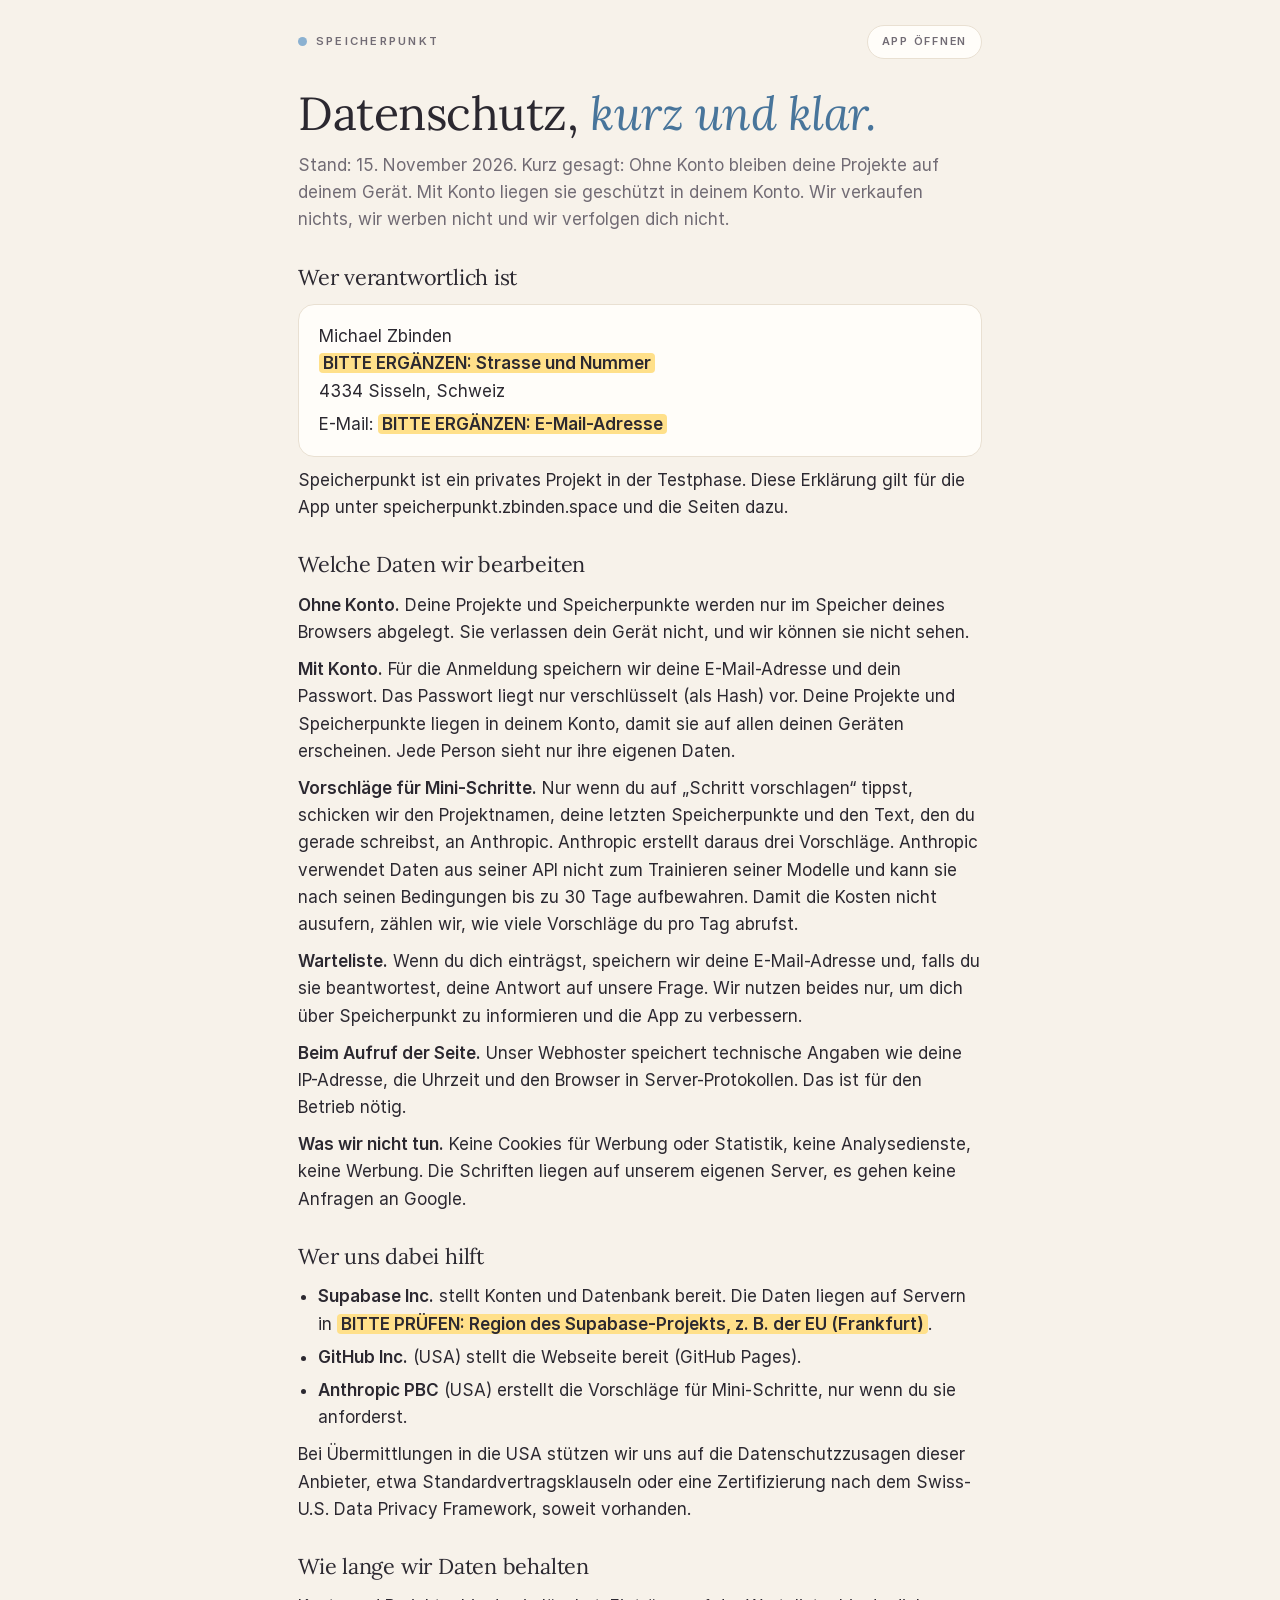
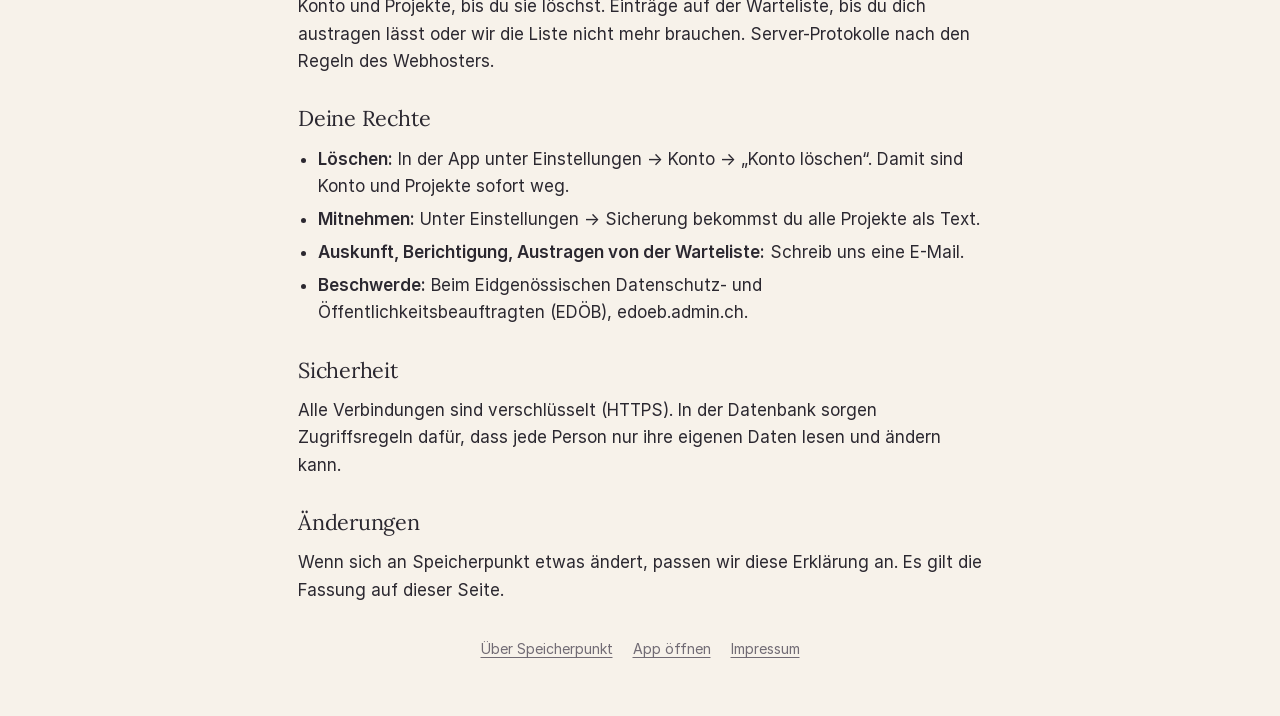
==== datenschutz.html @ 8cd19b58 "Add files via upload v5" ====
<!doctype html>
<html lang="de">
<head>
<meta charset="utf-8">
<meta name="viewport" content="width=device-width, initial-scale=1, viewport-fit=cover">
<meta http-equiv="Content-Security-Policy" content="default-src 'self'; style-src 'self'; font-src 'self'; img-src 'self' data:; script-src 'none'; base-uri 'self'; form-action 'none'; object-src 'none'">
<title>Datenschutz · Speicherpunkt</title>
<meta name="description" content="Wie Speicherpunkt mit deinen Daten umgeht.">
<link rel="icon" href="icons/favicon.svg" type="image/svg+xml">
<link rel="stylesheet" href="seiten.css">
</head>
<body class="t-sky">
<div class="wrap">
  <header class="top"><a class="eyebrow" href="willkommen/">Speicherpunkt</a><a class="pill" href="./">App öffnen</a></header>
  <main class="doc">
    <div class="head">
      <h1>Datenschutz, <em>kurz und klar.</em></h1>
      <p class="lead">Stand: 15. November 2026. Kurz gesagt: Ohne Konto bleiben deine Projekte auf deinem Gerät. Mit Konto liegen sie geschützt in deinem Konto. Wir verkaufen nichts, wir werben nicht und wir verfolgen dich nicht.</p>
    </div>

    <section>
      <h2>Wer verantwortlich ist</h2>
      <div class="card">
        <p>Michael Zbinden<br><mark class="todo">BITTE ERGÄNZEN: Strasse und Nummer</mark><br>4334 Sisseln, Schweiz</p>
        <p>E-Mail: <mark class="todo">BITTE ERGÄNZEN: E-Mail-Adresse</mark></p>
      </div>
      <p>Speicherpunkt ist ein privates Projekt in der Testphase. Diese Erklärung gilt für die App unter speicherpunkt.zbinden.space und die Seiten dazu.</p>
    </section>

    <section>
      <h2>Welche Daten wir bearbeiten</h2>
      <p><strong>Ohne Konto.</strong> Deine Projekte und Speicherpunkte werden nur im Speicher deines Browsers abgelegt. Sie verlassen dein Gerät nicht, und wir können sie nicht sehen.</p>
      <p><strong>Mit Konto.</strong> Für die Anmeldung speichern wir deine E-Mail-Adresse und dein Passwort. Das Passwort liegt nur verschlüsselt (als Hash) vor. Deine Projekte und Speicherpunkte liegen in deinem Konto, damit sie auf allen deinen Geräten erscheinen. Jede Person sieht nur ihre eigenen Daten.</p>
      <p><strong>Vorschläge für Mini-Schritte.</strong> Nur wenn du auf „Schritt vorschlagen“ tippst, schicken wir den Projektnamen, deine letzten Speicherpunkte und den Text, den du gerade schreibst, an Anthropic. Anthropic erstellt daraus drei Vorschläge. Anthropic verwendet Daten aus seiner API nicht zum Trainieren seiner Modelle und kann sie nach seinen Bedingungen bis zu 30 Tage aufbewahren. Damit die Kosten nicht ausufern, zählen wir, wie viele Vorschläge du pro Tag abrufst.</p>
      <p><strong>Warteliste.</strong> Wenn du dich einträgst, speichern wir deine E-Mail-Adresse und, falls du sie beantwortest, deine Antwort auf unsere Frage. Wir nutzen beides nur, um dich über Speicherpunkt zu informieren und die App zu verbessern.</p>
      <p><strong>Beim Aufruf der Seite.</strong> Unser Webhoster speichert technische Angaben wie deine IP-Adresse, die Uhrzeit und den Browser in Server-Protokollen. Das ist für den Betrieb nötig.</p>
      <p><strong>Was wir nicht tun.</strong> Keine Cookies für Werbung oder Statistik, keine Analysedienste, keine Werbung. Die Schriften liegen auf unserem eigenen Server, es gehen keine Anfragen an Google.</p>
    </section>

    <section>
      <h2>Wer uns dabei hilft</h2>
      <ul>
        <li><strong>Supabase Inc.</strong> stellt Konten und Datenbank bereit. Die Daten liegen auf Servern in <mark class="todo">BITTE PRÜFEN: Region des Supabase-Projekts, z. B. der EU (Frankfurt)</mark>.</li>
        <li><strong>GitHub Inc.</strong> (USA) stellt die Webseite bereit (GitHub Pages).</li>
        <li><strong>Anthropic PBC</strong> (USA) erstellt die Vorschläge für Mini-Schritte, nur wenn du sie anforderst.</li>
      </ul>
      <p>Bei Übermittlungen in die USA stützen wir uns auf die Datenschutzzusagen dieser Anbieter, etwa Standardvertragsklauseln oder eine Zertifizierung nach dem Swiss-U.S. Data Privacy Framework, soweit vorhanden.</p>
    </section>

    <section>
      <h2>Wie lange wir Daten behalten</h2>
      <p>Konto und Projekte, bis du sie löschst. Einträge auf der Warteliste, bis du dich austragen lässt oder wir die Liste nicht mehr brauchen. Server-Protokolle nach den Regeln des Webhosters.</p>
    </section>

    <section>
      <h2>Deine Rechte</h2>
      <ul>
        <li><strong>Löschen:</strong> In der App unter Einstellungen → Konto → „Konto löschen“. Damit sind Konto und Projekte sofort weg.</li>
        <li><strong>Mitnehmen:</strong> Unter Einstellungen → Sicherung bekommst du alle Projekte als Text.</li>
        <li><strong>Auskunft, Berichtigung, Austragen von der Warteliste:</strong> Schreib uns eine E-Mail.</li>
        <li><strong>Beschwerde:</strong> Beim Eidgenössischen Datenschutz- und Öffentlichkeitsbeauftragten (EDÖB), edoeb.admin.ch.</li>
      </ul>
    </section>

    <section>
      <h2>Sicherheit</h2>
      <p>Alle Verbindungen sind verschlüsselt (HTTPS). In der Datenbank sorgen Zugriffsregeln dafür, dass jede Person nur ihre eigenen Daten lesen und ändern kann.</p>
    </section>

    <section>
      <h2>Änderungen</h2>
      <p>Wenn sich an Speicherpunkt etwas ändert, passen wir diese Erklärung an. Es gilt die Fassung auf dieser Seite.</p>
    </section>
  </main>
  <footer class="foot"><a href="willkommen/">Über Speicherpunkt</a><a href="./">App öffnen</a><a href="impressum.html">Impressum</a></footer>
</div>
</body>
</html>
---- seiten.css ----
/* Gemeinsames Aussehen für Landingpage, Datenschutz und Impressum (gleiche Farben und Schriften wie die App). */
@font-face { font-family: "Lora"; src: url("fonts/lora.woff2") format("woff2"); font-weight: 400 700; font-style: normal; font-display: swap; }
@font-face { font-family: "Lora"; src: url("fonts/lora-italic.woff2") format("woff2"); font-weight: 400 700; font-style: italic; font-display: swap; }
@font-face { font-family: "Inter"; src: url("fonts/inter-400.woff2") format("woff2"); font-weight: 400; font-style: normal; font-display: swap; }
@font-face { font-family: "Inter"; src: url("fonts/inter-500.woff2") format("woff2"); font-weight: 500; font-style: normal; font-display: swap; }
@font-face { font-family: "Inter"; src: url("fonts/inter-600.woff2") format("woff2"); font-weight: 600 700; font-style: normal; font-display: swap; }

:root {
  padding-top: env(safe-area-inset-top, 0px); padding-bottom: env(safe-area-inset-bottom, 0px); color-scheme: light;
  --paper: #f7f2ea; --card: #fffdf9; --sunk: #f1ebe1; --line: #e9e0d2; --ink: #2b2830; --muted: #716b74; --faint: #a59d97;
  --terra: #c46d49; --mustard: #e4b860; --coral: #e3916f; --lavender: #a497d6; --sage: #93b29f; --teal: #6fa39b; --sky: #8bb1d1; --rose: #e3a0b1;
  --sage-ink: #4f7a66; --lav-ink: #6a5aa8; --mustard-ink: #9a7320; --rose-ink: #b0607a; --sky-ink: #48759b;
  --cta: #2b2830; --on-cta: #fdfaf5; --todo: #ffe08a; --blob-a: .9;
  --font-serif: "Lora", "Iowan Old Style", "Charter", Georgia, "Times New Roman", serif;
  --font-sans: "Inter", -apple-system, BlinkMacSystemFont, "Segoe UI", Roboto, Arial, sans-serif;
  --r: 16px;
}
@media (prefers-color-scheme: dark) { :root:not([data-theme="light"]) {
  --paper: #1c1a20; --card: #25222a; --sunk: #2c2932; --line: #39343f; --ink: #f0eae2; --muted: #aaa2a9; --faint: #7f7880;
  --terra: #e79a77; --mustard: #e9c374; --coral: #e79d7e; --lavender: #b3a7e2; --sage: #9fbfab; --teal: #84b5ad; --sky: #9bbfdc; --rose: #e9aebd;
  --sage-ink: #a7c9b5; --lav-ink: #c2b7ee; --mustard-ink: #ecc77a; --rose-ink: #efb4c3; --sky-ink: #a9c9e6;
  --cta: #f0eae2; --on-cta: #1c1a20; --todo: #6b5410; --blob-a: .42; color-scheme: dark } }
:root[data-theme="dark"] {
  --paper: #1c1a20; --card: #25222a; --sunk: #2c2932; --line: #39343f; --ink: #f0eae2; --muted: #aaa2a9; --faint: #7f7880;
  --terra: #e79a77; --mustard: #e9c374; --coral: #e79d7e; --lavender: #b3a7e2; --sage: #9fbfab; --teal: #84b5ad; --sky: #9bbfdc; --rose: #e9aebd;
  --sage-ink: #a7c9b5; --lav-ink: #c2b7ee; --mustard-ink: #ecc77a; --rose-ink: #efb4c3; --sky-ink: #a9c9e6;
  --cta: #f0eae2; --on-cta: #1c1a20; --todo: #6b5410; --blob-a: .42; color-scheme: dark }

*, *::before, *::after { box-sizing: border-box; }
html { -webkit-text-size-adjust: 100%; scroll-behavior: smooth; }
@media (prefers-reduced-motion: reduce) { html { scroll-behavior: auto; } }
body { margin: 0; background: var(--paper); color: var(--ink); font-family: var(--font-sans); font-size: 17px; line-height: 1.6; -webkit-font-smoothing: antialiased; overflow-x: hidden; position: relative; }
p { margin: 0; }
h1, h2, h3 { margin: 0; font-family: var(--font-serif); font-weight: 400; letter-spacing: -.01em; text-wrap: balance; }
em { font-style: italic; color: var(--accent, var(--terra)); }
a { color: inherit; text-underline-offset: 3px; }
a:focus-visible, button:focus-visible, input:focus-visible, textarea:focus-visible, summary:focus-visible { outline: 3px solid var(--mustard); outline-offset: 2px; }
.t-sky { --accent: var(--sky-ink); --dot: var(--sky); }
.t-sage { --accent: var(--sage-ink); --dot: var(--sage); }
.t-terra { --accent: var(--terra); --dot: var(--coral); }
mark.todo { background: var(--todo); color: var(--ink); padding: 0 4px; border-radius: 4px; font-weight: 600; }

.wrap { position: relative; z-index: 1; max-width: 720px; margin: 0 auto; padding-left: max(18px, env(safe-area-inset-left, 0px)); padding-right: max(18px, env(safe-area-inset-right, 0px)); padding-block: 22px 56px; }
header.top { display: flex; align-items: center; justify-content: space-between; gap: 12px; min-height: 40px; }
.eyebrow { display: inline-flex; align-items: center; gap: 9px; font-weight: 600; font-size: .7rem; letter-spacing: .2em; text-transform: uppercase; color: var(--muted); text-decoration: none; }
.eyebrow::before { content: ""; width: 9px; height: 9px; border-radius: 50%; background: var(--dot, var(--coral)); flex: none; }
.label { font-weight: 600; font-size: .7rem; letter-spacing: .18em; text-transform: uppercase; color: var(--muted); }
.pill { display: inline-flex; align-items: center; gap: 6px; min-height: 34px; padding: 6px 14px; border: 1px solid var(--line); border-radius: 999px; background: var(--card); color: var(--muted); font-size: .68rem; font-weight: 600; letter-spacing: .16em; text-transform: uppercase; text-decoration: none; }
.btn { display: inline-flex; align-items: center; justify-content: center; gap: 10px; min-height: 48px; padding: 12px 22px; border-radius: 999px; border: 1px solid var(--line); background: var(--card); color: var(--ink); font: inherit; font-size: .98rem; font-weight: 500; text-decoration: none; cursor: pointer; }
.btn.primary { background: var(--cta); color: var(--on-cta); border-color: var(--cta); font-weight: 600; }
.btn:disabled { opacity: .5; cursor: default; }

/* Rechtstexte */
.doc { display: flex; flex-direction: column; gap: 26px; padding-top: 26px; }
.doc h1 { font-size: clamp(2.1rem, 9vw, 2.9rem); line-height: 1.08; }
.doc .lead { color: var(--muted); }
.doc .head { display: flex; flex-direction: column; gap: 14px; }
.doc section { display: flex; flex-direction: column; gap: 10px; }
.doc h2 { font-size: 1.35rem; }
.doc ul { margin: 0; padding-left: 1.2em; display: flex; flex-direction: column; gap: 6px; }
.doc .card { background: var(--card); border: 1px solid var(--line); border-radius: var(--r); padding: 18px 20px; display: flex; flex-direction: column; gap: 6px; }
.doc p, .doc li { max-width: 68ch; overflow-wrap: break-word; }
footer.foot { display: flex; flex-wrap: wrap; justify-content: center; gap: 6px 20px; padding-top: 34px; font-size: .88rem; color: var(--muted); }
footer.foot a { color: var(--muted); }
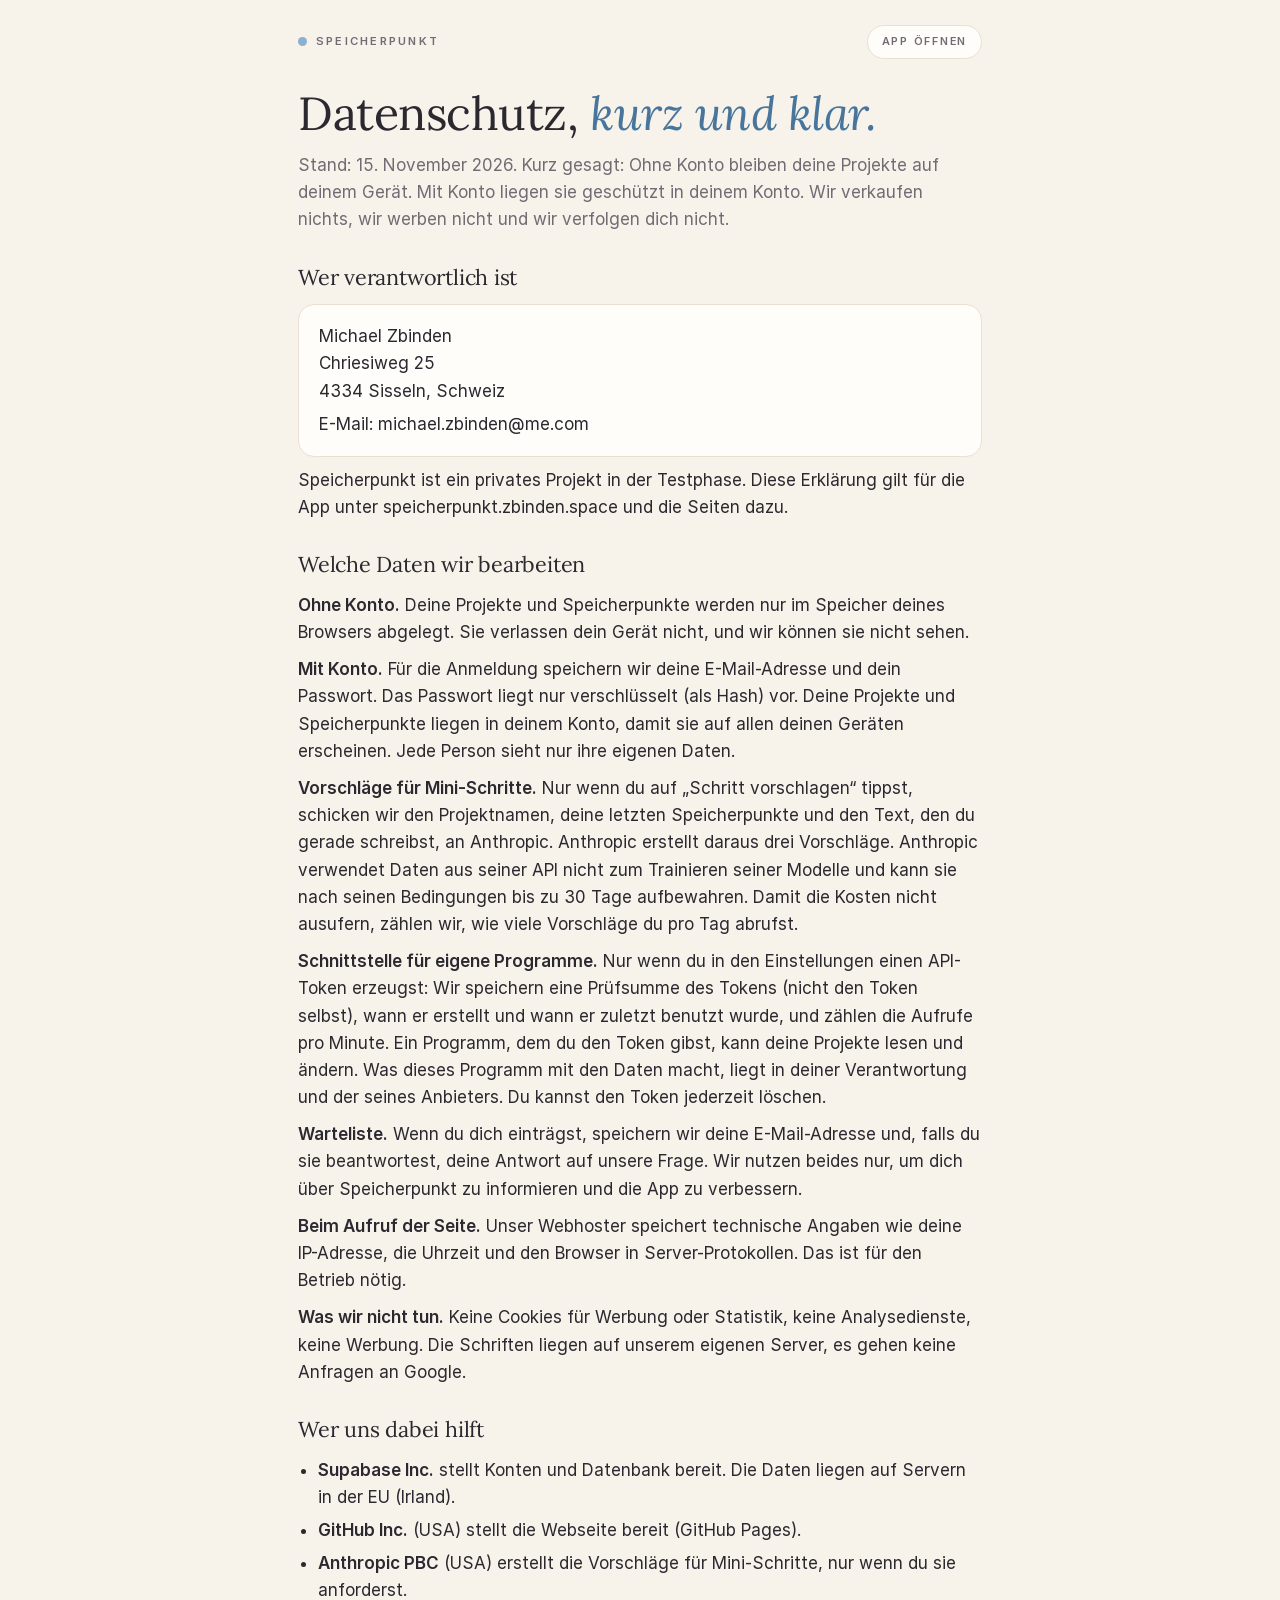
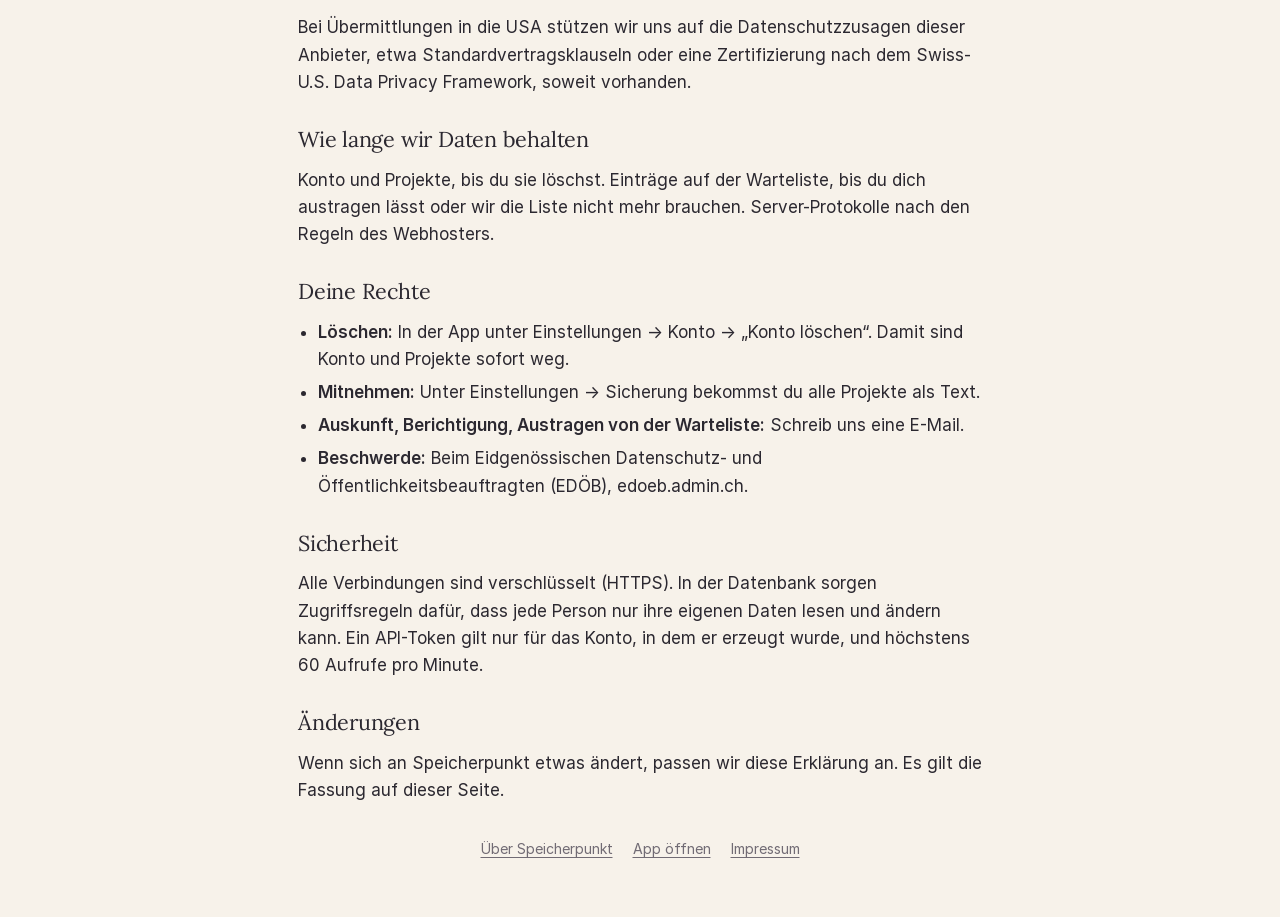
==== commit d3c2ab6c: "Add files via upload v8" ====
--- a/datenschutz.html
+++ b/datenschutz.html
@@ -21,8 +21,8 @@
     <section>
       <h2>Wer verantwortlich ist</h2>
       <div class="card">
-        <p>Michael Zbinden<br><mark class="todo">BITTE ERGÄNZEN: Strasse und Nummer</mark><br>4334 Sisseln, Schweiz</p>
-        <p>E-Mail: <mark class="todo">BITTE ERGÄNZEN: E-Mail-Adresse</mark></p>
+        <p>Michael Zbinden<br>Chriesiweg 25<br>4334 Sisseln, Schweiz</p>
+        <p>E-Mail: michael.zbinden@me.com</p>
       </div>
       <p>Speicherpunkt ist ein privates Projekt in der Testphase. Diese Erklärung gilt für die App unter speicherpunkt.zbinden.space und die Seiten dazu.</p>
     </section>
@@ -32,6 +32,7 @@
       <p><strong>Ohne Konto.</strong> Deine Projekte und Speicherpunkte werden nur im Speicher deines Browsers abgelegt. Sie verlassen dein Gerät nicht, und wir können sie nicht sehen.</p>
       <p><strong>Mit Konto.</strong> Für die Anmeldung speichern wir deine E-Mail-Adresse und dein Passwort. Das Passwort liegt nur verschlüsselt (als Hash) vor. Deine Projekte und Speicherpunkte liegen in deinem Konto, damit sie auf allen deinen Geräten erscheinen. Jede Person sieht nur ihre eigenen Daten.</p>
       <p><strong>Vorschläge für Mini-Schritte.</strong> Nur wenn du auf „Schritt vorschlagen“ tippst, schicken wir den Projektnamen, deine letzten Speicherpunkte und den Text, den du gerade schreibst, an Anthropic. Anthropic erstellt daraus drei Vorschläge. Anthropic verwendet Daten aus seiner API nicht zum Trainieren seiner Modelle und kann sie nach seinen Bedingungen bis zu 30 Tage aufbewahren. Damit die Kosten nicht ausufern, zählen wir, wie viele Vorschläge du pro Tag abrufst.</p>
+      <p><strong>Schnittstelle für eigene Programme.</strong> Nur wenn du in den Einstellungen einen API-Token erzeugst: Wir speichern eine Prüfsumme des Tokens (nicht den Token selbst), wann er erstellt und wann er zuletzt benutzt wurde, und zählen die Aufrufe pro Minute. Ein Programm, dem du den Token gibst, kann deine Projekte lesen und ändern. Was dieses Programm mit den Daten macht, liegt in deiner Verantwortung und der seines Anbieters. Du kannst den Token jederzeit löschen.</p>
       <p><strong>Warteliste.</strong> Wenn du dich einträgst, speichern wir deine E-Mail-Adresse und, falls du sie beantwortest, deine Antwort auf unsere Frage. Wir nutzen beides nur, um dich über Speicherpunkt zu informieren und die App zu verbessern.</p>
       <p><strong>Beim Aufruf der Seite.</strong> Unser Webhoster speichert technische Angaben wie deine IP-Adresse, die Uhrzeit und den Browser in Server-Protokollen. Das ist für den Betrieb nötig.</p>
       <p><strong>Was wir nicht tun.</strong> Keine Cookies für Werbung oder Statistik, keine Analysedienste, keine Werbung. Die Schriften liegen auf unserem eigenen Server, es gehen keine Anfragen an Google.</p>
@@ -40,7 +41,7 @@
     <section>
       <h2>Wer uns dabei hilft</h2>
       <ul>
-        <li><strong>Supabase Inc.</strong> stellt Konten und Datenbank bereit. Die Daten liegen auf Servern in <mark class="todo">BITTE PRÜFEN: Region des Supabase-Projekts, z. B. der EU (Frankfurt)</mark>.</li>
+        <li><strong>Supabase Inc.</strong> stellt Konten und Datenbank bereit. Die Daten liegen auf Servern in der EU (Irland).</li>
         <li><strong>GitHub Inc.</strong> (USA) stellt die Webseite bereit (GitHub Pages).</li>
         <li><strong>Anthropic PBC</strong> (USA) erstellt die Vorschläge für Mini-Schritte, nur wenn du sie anforderst.</li>
       </ul>
@@ -64,7 +65,7 @@
 
     <section>
       <h2>Sicherheit</h2>
-      <p>Alle Verbindungen sind verschlüsselt (HTTPS). In der Datenbank sorgen Zugriffsregeln dafür, dass jede Person nur ihre eigenen Daten lesen und ändern kann.</p>
+      <p>Alle Verbindungen sind verschlüsselt (HTTPS). In der Datenbank sorgen Zugriffsregeln dafür, dass jede Person nur ihre eigenen Daten lesen und ändern kann. Ein API-Token gilt nur für das Konto, in dem er erzeugt wurde, und höchstens 60 Aufrufe pro Minute.</p>
     </section>
 
     <section>
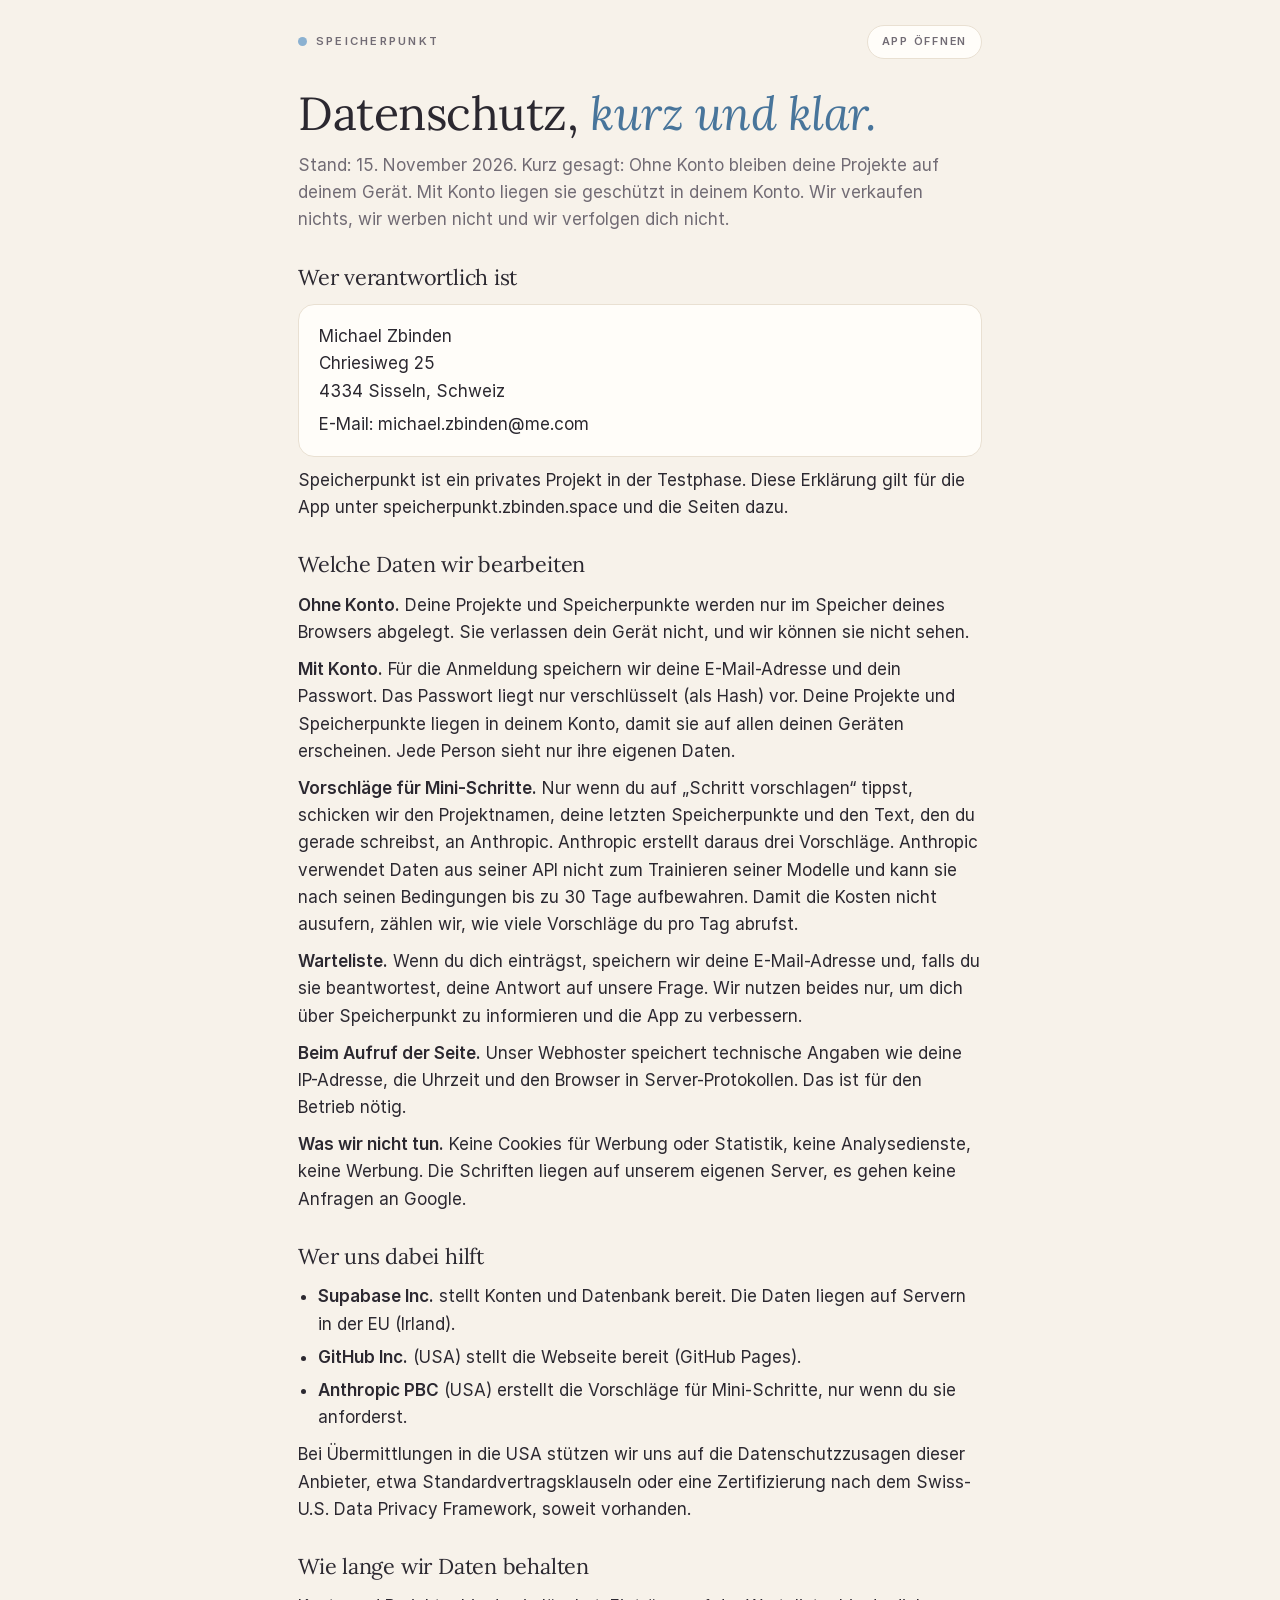
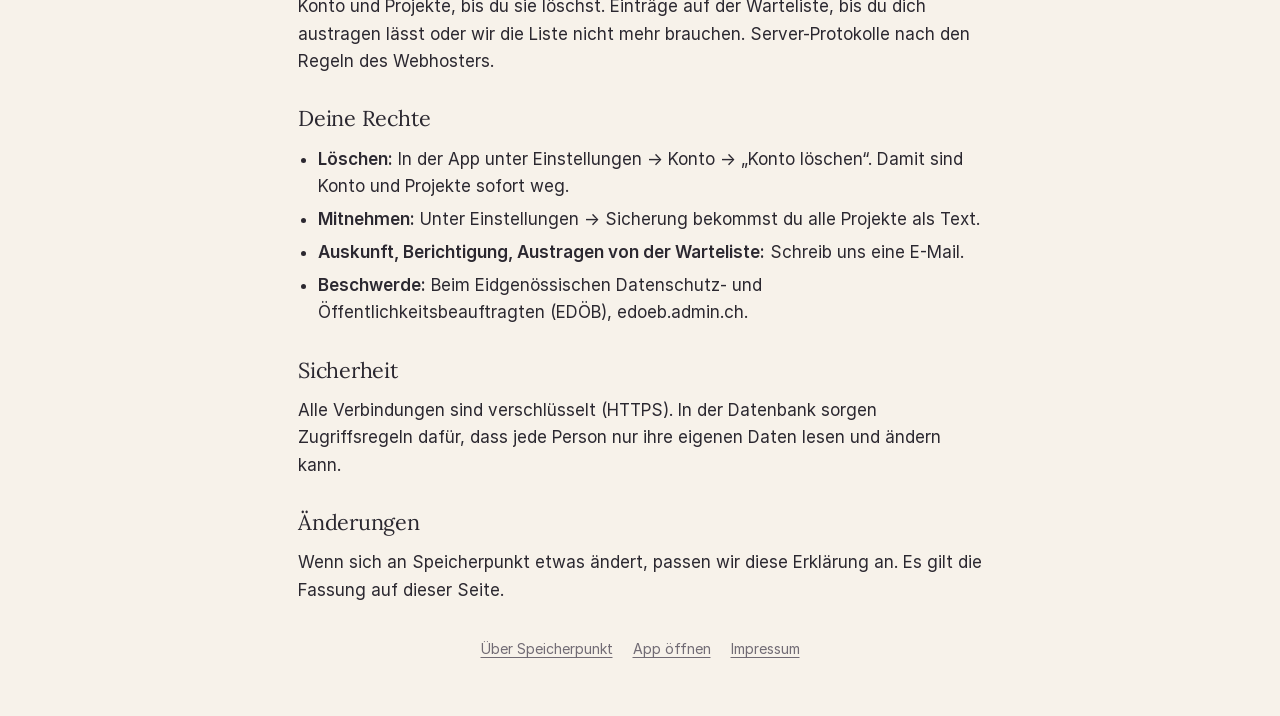
==== commit 10b054f9: "Add files via upload v9" ====
--- a/datenschutz.html
+++ b/datenschutz.html
@@ -32,7 +32,6 @@
       <p><strong>Ohne Konto.</strong> Deine Projekte und Speicherpunkte werden nur im Speicher deines Browsers abgelegt. Sie verlassen dein Gerät nicht, und wir können sie nicht sehen.</p>
       <p><strong>Mit Konto.</strong> Für die Anmeldung speichern wir deine E-Mail-Adresse und dein Passwort. Das Passwort liegt nur verschlüsselt (als Hash) vor. Deine Projekte und Speicherpunkte liegen in deinem Konto, damit sie auf allen deinen Geräten erscheinen. Jede Person sieht nur ihre eigenen Daten.</p>
       <p><strong>Vorschläge für Mini-Schritte.</strong> Nur wenn du auf „Schritt vorschlagen“ tippst, schicken wir den Projektnamen, deine letzten Speicherpunkte und den Text, den du gerade schreibst, an Anthropic. Anthropic erstellt daraus drei Vorschläge. Anthropic verwendet Daten aus seiner API nicht zum Trainieren seiner Modelle und kann sie nach seinen Bedingungen bis zu 30 Tage aufbewahren. Damit die Kosten nicht ausufern, zählen wir, wie viele Vorschläge du pro Tag abrufst.</p>
-      <p><strong>Schnittstelle für eigene Programme.</strong> Nur wenn du in den Einstellungen einen API-Token erzeugst: Wir speichern eine Prüfsumme des Tokens (nicht den Token selbst), wann er erstellt und wann er zuletzt benutzt wurde, und zählen die Aufrufe pro Minute. Ein Programm, dem du den Token gibst, kann deine Projekte lesen und ändern. Was dieses Programm mit den Daten macht, liegt in deiner Verantwortung und der seines Anbieters. Du kannst den Token jederzeit löschen.</p>
       <p><strong>Warteliste.</strong> Wenn du dich einträgst, speichern wir deine E-Mail-Adresse und, falls du sie beantwortest, deine Antwort auf unsere Frage. Wir nutzen beides nur, um dich über Speicherpunkt zu informieren und die App zu verbessern.</p>
       <p><strong>Beim Aufruf der Seite.</strong> Unser Webhoster speichert technische Angaben wie deine IP-Adresse, die Uhrzeit und den Browser in Server-Protokollen. Das ist für den Betrieb nötig.</p>
       <p><strong>Was wir nicht tun.</strong> Keine Cookies für Werbung oder Statistik, keine Analysedienste, keine Werbung. Die Schriften liegen auf unserem eigenen Server, es gehen keine Anfragen an Google.</p>
@@ -65,7 +64,7 @@
 
     <section>
       <h2>Sicherheit</h2>
-      <p>Alle Verbindungen sind verschlüsselt (HTTPS). In der Datenbank sorgen Zugriffsregeln dafür, dass jede Person nur ihre eigenen Daten lesen und ändern kann. Ein API-Token gilt nur für das Konto, in dem er erzeugt wurde, und höchstens 60 Aufrufe pro Minute.</p>
+      <p>Alle Verbindungen sind verschlüsselt (HTTPS). In der Datenbank sorgen Zugriffsregeln dafür, dass jede Person nur ihre eigenen Daten lesen und ändern kann.</p>
     </section>
 
     <section>
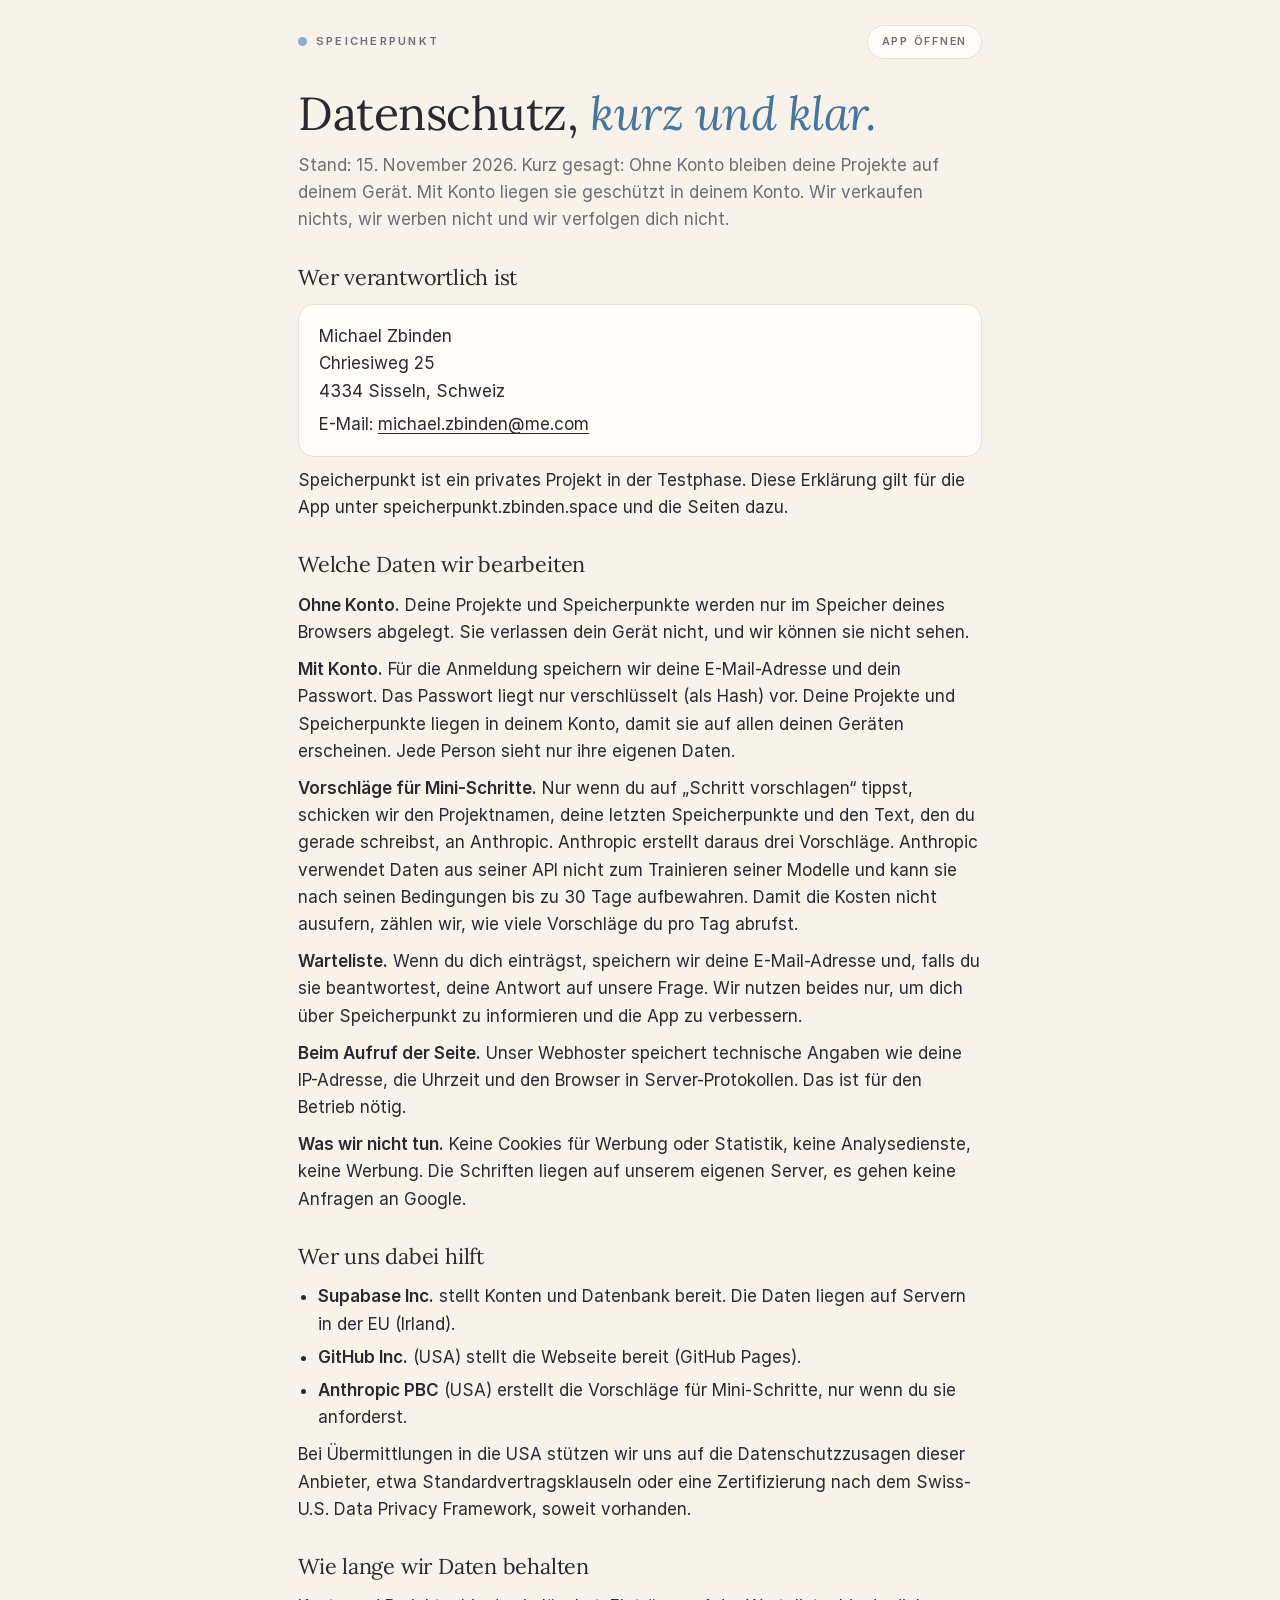
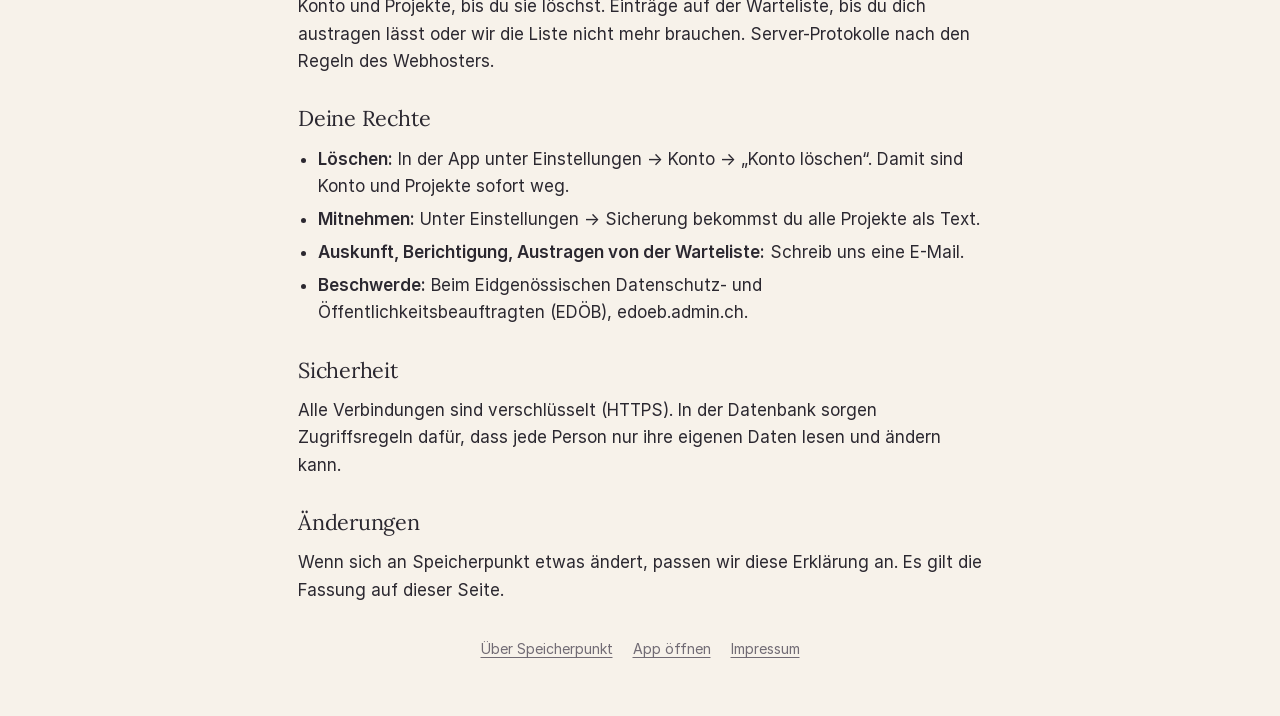
==== commit 22ab0a3a: "Speicherpunkt Version 9 sauber neu aufsetzen Ersetzt alle Dateien durch Version 9 mit korrekter Ordn" ====
--- a/datenschutz.html
+++ b/datenschutz.html
@@ -22,7 +22,7 @@
       <h2>Wer verantwortlich ist</h2>
       <div class="card">
         <p>Michael Zbinden<br>Chriesiweg 25<br>4334 Sisseln, Schweiz</p>
-        <p>E-Mail: michael.zbinden@me.com</p>
+        <p>E-Mail: <a href="mailto:michael.zbinden@me.com">michael.zbinden@me.com</a></p>
       </div>
       <p>Speicherpunkt ist ein privates Projekt in der Testphase. Diese Erklärung gilt für die App unter speicherpunkt.zbinden.space und die Seiten dazu.</p>
     </section>
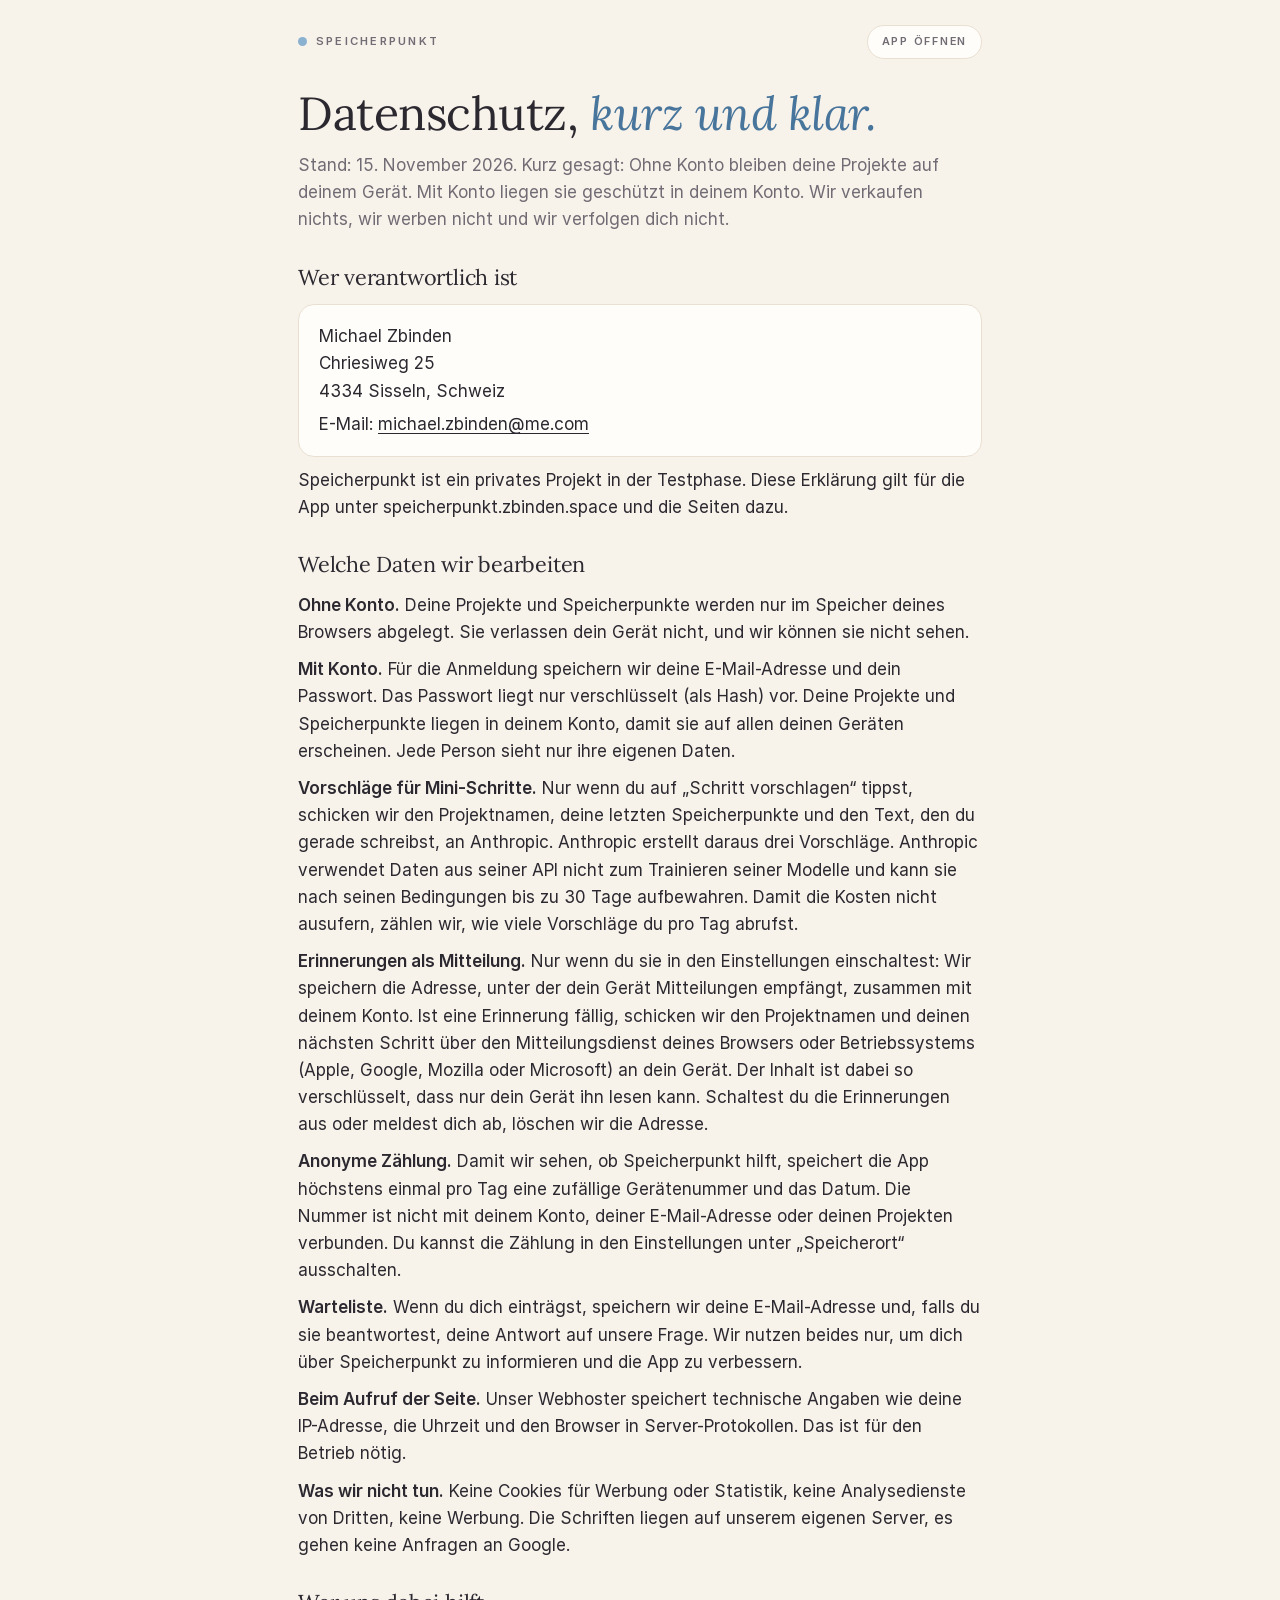
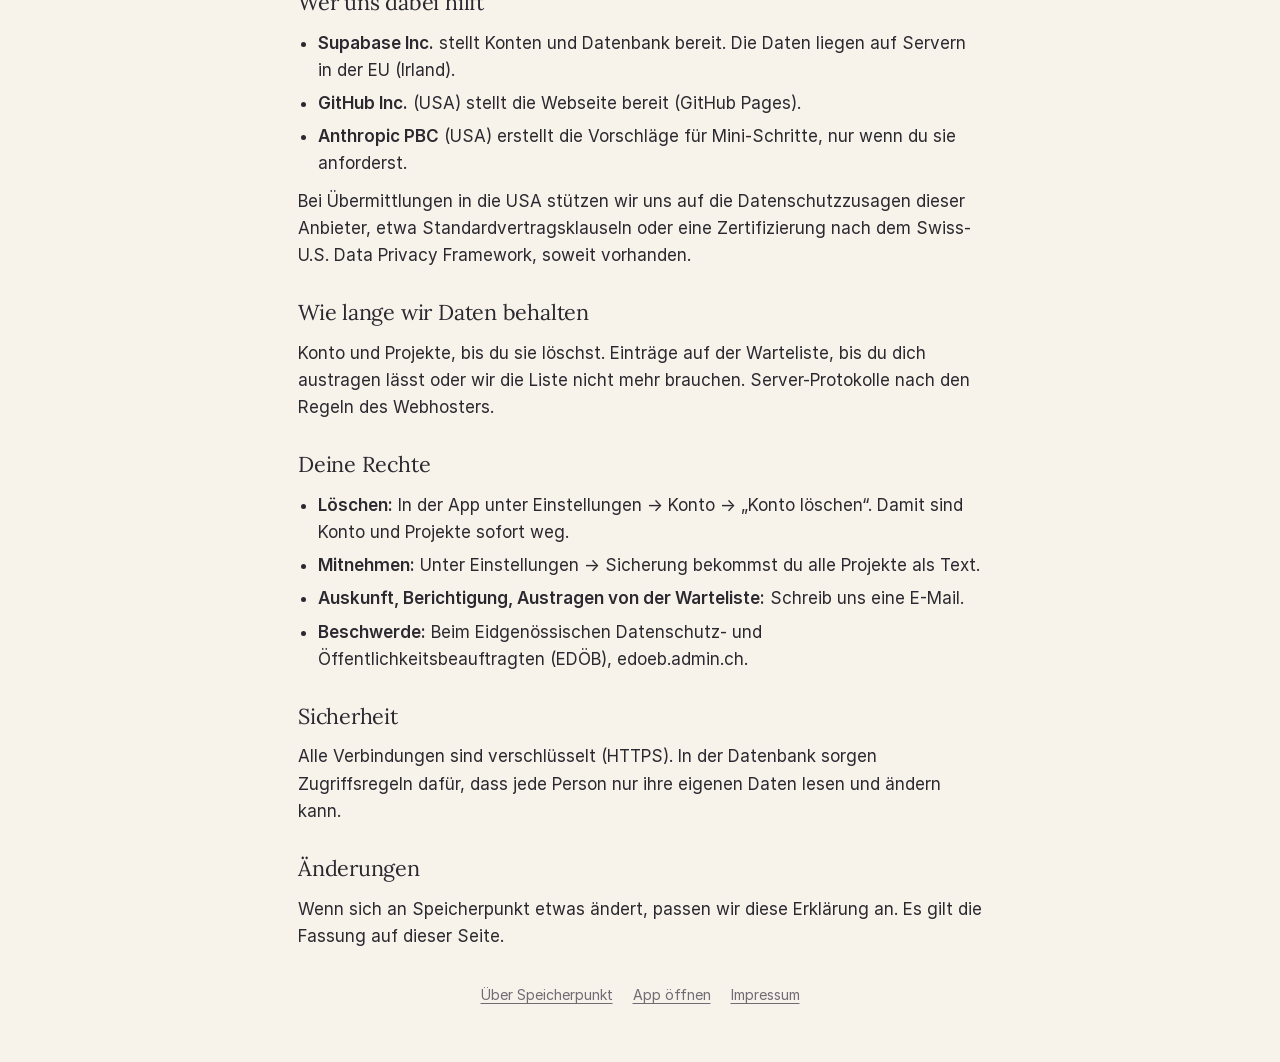
==== commit 0e5af632: "Version 10: Erinnerungen als Mitteilung und anonyme Wiederkehr-Zählung - Push-Erinnerungen: Einstell" ====
--- a/datenschutz.html
+++ b/datenschutz.html
@@ -32,9 +32,11 @@
       <p><strong>Ohne Konto.</strong> Deine Projekte und Speicherpunkte werden nur im Speicher deines Browsers abgelegt. Sie verlassen dein Gerät nicht, und wir können sie nicht sehen.</p>
       <p><strong>Mit Konto.</strong> Für die Anmeldung speichern wir deine E-Mail-Adresse und dein Passwort. Das Passwort liegt nur verschlüsselt (als Hash) vor. Deine Projekte und Speicherpunkte liegen in deinem Konto, damit sie auf allen deinen Geräten erscheinen. Jede Person sieht nur ihre eigenen Daten.</p>
       <p><strong>Vorschläge für Mini-Schritte.</strong> Nur wenn du auf „Schritt vorschlagen“ tippst, schicken wir den Projektnamen, deine letzten Speicherpunkte und den Text, den du gerade schreibst, an Anthropic. Anthropic erstellt daraus drei Vorschläge. Anthropic verwendet Daten aus seiner API nicht zum Trainieren seiner Modelle und kann sie nach seinen Bedingungen bis zu 30 Tage aufbewahren. Damit die Kosten nicht ausufern, zählen wir, wie viele Vorschläge du pro Tag abrufst.</p>
+      <p><strong>Erinnerungen als Mitteilung.</strong> Nur wenn du sie in den Einstellungen einschaltest: Wir speichern die Adresse, unter der dein Gerät Mitteilungen empfängt, zusammen mit deinem Konto. Ist eine Erinnerung fällig, schicken wir den Projektnamen und deinen nächsten Schritt über den Mitteilungsdienst deines Browsers oder Betriebssystems (Apple, Google, Mozilla oder Microsoft) an dein Gerät. Der Inhalt ist dabei so verschlüsselt, dass nur dein Gerät ihn lesen kann. Schaltest du die Erinnerungen aus oder meldest dich ab, löschen wir die Adresse.</p>
+      <p><strong>Anonyme Zählung.</strong> Damit wir sehen, ob Speicherpunkt hilft, speichert die App höchstens einmal pro Tag eine zufällige Gerätenummer und das Datum. Die Nummer ist nicht mit deinem Konto, deiner E-Mail-Adresse oder deinen Projekten verbunden. Du kannst die Zählung in den Einstellungen unter „Speicherort“ ausschalten.</p>
       <p><strong>Warteliste.</strong> Wenn du dich einträgst, speichern wir deine E-Mail-Adresse und, falls du sie beantwortest, deine Antwort auf unsere Frage. Wir nutzen beides nur, um dich über Speicherpunkt zu informieren und die App zu verbessern.</p>
       <p><strong>Beim Aufruf der Seite.</strong> Unser Webhoster speichert technische Angaben wie deine IP-Adresse, die Uhrzeit und den Browser in Server-Protokollen. Das ist für den Betrieb nötig.</p>
-      <p><strong>Was wir nicht tun.</strong> Keine Cookies für Werbung oder Statistik, keine Analysedienste, keine Werbung. Die Schriften liegen auf unserem eigenen Server, es gehen keine Anfragen an Google.</p>
+      <p><strong>Was wir nicht tun.</strong> Keine Cookies für Werbung oder Statistik, keine Analysedienste von Dritten, keine Werbung. Die Schriften liegen auf unserem eigenen Server, es gehen keine Anfragen an Google.</p>
     </section>
 
     <section>
